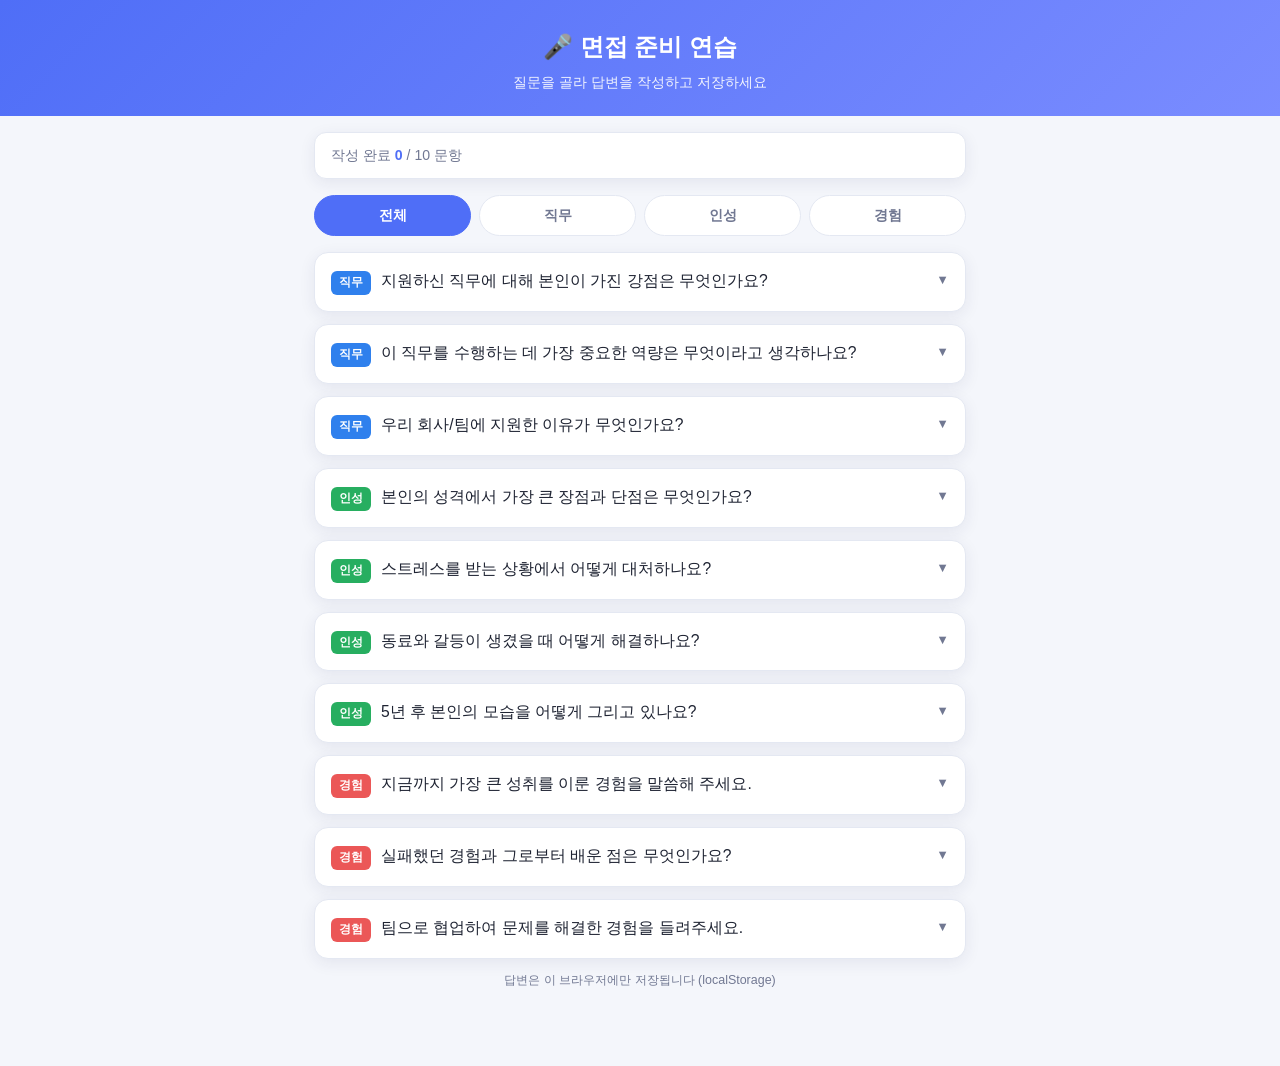
==== index.html @ fdd12b48 "면접 준비 연습 웹앱 추가 직무/인성/경험 카테고리별 면접 질문 10개, 답변 입력 및 localStorage 저장, 카테고리 필터, 모바일 친화적 UI를 단일 index.html" ====
<!DOCTYPE html>
<html lang="ko">
<head>
<meta charset="UTF-8" />
<meta name="viewport" content="width=device-width, initial-scale=1.0, maximum-scale=1.0, user-scalable=no" />
<title>면접 준비 연습</title>
<style>
  :root {
    --bg: #f4f6fb;
    --card: #ffffff;
    --primary: #4f6ef7;
    --primary-dark: #3b55d9;
    --text: #1f2433;
    --muted: #717892;
    --border: #e4e8f2;
    --tag-job: #2f80ed;
    --tag-person: #27ae60;
    --tag-exp: #eb5757;
    --saved: #27ae60;
    --shadow: 0 4px 16px rgba(33, 43, 84, 0.08);
  }

  * { box-sizing: border-box; -webkit-tap-highlight-color: transparent; }

  body {
    margin: 0;
    font-family: -apple-system, BlinkMacSystemFont, "Segoe UI", "Apple SD Gothic Neo",
      "Noto Sans KR", "Malgun Gothic", sans-serif;
    background: var(--bg);
    color: var(--text);
    line-height: 1.55;
    -webkit-font-smoothing: antialiased;
  }

  header {
    background: linear-gradient(135deg, var(--primary), #7a8cff);
    color: #fff;
    padding: 28px 18px 22px;
    text-align: center;
  }
  header h1 { margin: 0 0 6px; font-size: 1.5rem; }
  header p { margin: 0; opacity: 0.92; font-size: 0.9rem; }

  .wrap {
    max-width: 680px;
    margin: 0 auto;
    padding: 16px 14px 48px;
  }

  .progress {
    background: var(--card);
    border: 1px solid var(--border);
    border-radius: 12px;
    padding: 12px 16px;
    margin-bottom: 16px;
    font-size: 0.88rem;
    color: var(--muted);
    box-shadow: var(--shadow);
  }
  .progress strong { color: var(--primary); }

  .filters {
    display: flex;
    flex-wrap: wrap;
    gap: 8px;
    margin-bottom: 16px;
  }
  .filter-btn {
    flex: 1 1 auto;
    min-width: 72px;
    padding: 10px 12px;
    border: 1px solid var(--border);
    background: var(--card);
    border-radius: 999px;
    font-size: 0.9rem;
    font-weight: 600;
    color: var(--muted);
    cursor: pointer;
    transition: all 0.15s ease;
  }
  .filter-btn.active {
    background: var(--primary);
    border-color: var(--primary);
    color: #fff;
  }

  .q-card {
    background: var(--card);
    border: 1px solid var(--border);
    border-radius: 14px;
    margin-bottom: 12px;
    box-shadow: var(--shadow);
    overflow: hidden;
  }

  .q-head {
    display: flex;
    align-items: flex-start;
    gap: 10px;
    padding: 16px;
    cursor: pointer;
    user-select: none;
  }
  .q-head:active { background: #fafbff; }

  .tag {
    flex-shrink: 0;
    font-size: 0.72rem;
    font-weight: 700;
    color: #fff;
    padding: 3px 8px;
    border-radius: 6px;
    margin-top: 2px;
  }
  .tag.job { background: var(--tag-job); }
  .tag.person { background: var(--tag-person); }
  .tag.exp { background: var(--tag-exp); }

  .q-text { flex: 1; font-size: 0.98rem; font-weight: 500; }

  .q-meta {
    flex-shrink: 0;
    display: flex;
    align-items: center;
    gap: 6px;
    margin-top: 1px;
  }
  .saved-dot {
    width: 9px; height: 9px;
    border-radius: 50%;
    background: var(--saved);
    display: none;
  }
  .saved-dot.show { display: block; }
  .chevron {
    color: var(--muted);
    transition: transform 0.2s ease;
    font-size: 0.8rem;
  }
  .q-card.open .chevron { transform: rotate(180deg); }

  .q-body {
    display: none;
    padding: 0 16px 16px;
    border-top: 1px solid var(--border);
  }
  .q-card.open .q-body { display: block; }

  textarea {
    width: 100%;
    min-height: 120px;
    margin-top: 14px;
    padding: 12px;
    border: 1px solid var(--border);
    border-radius: 10px;
    font-family: inherit;
    font-size: 0.95rem;
    line-height: 1.5;
    resize: vertical;
    background: #fbfcff;
    color: var(--text);
  }
  textarea:focus { outline: none; border-color: var(--primary); background: #fff; }

  .q-actions {
    display: flex;
    align-items: center;
    gap: 10px;
    margin-top: 10px;
  }
  .btn {
    padding: 9px 18px;
    border: none;
    border-radius: 9px;
    font-size: 0.9rem;
    font-weight: 600;
    cursor: pointer;
    transition: background 0.15s ease;
  }
  .btn-save { background: var(--primary); color: #fff; }
  .btn-save:active { background: var(--primary-dark); }
  .btn-clear { background: #eef0f6; color: var(--muted); }
  .save-status {
    font-size: 0.82rem;
    color: var(--saved);
    opacity: 0;
    transition: opacity 0.2s ease;
  }
  .save-status.show { opacity: 1; }

  .empty {
    text-align: center;
    color: var(--muted);
    padding: 40px 16px;
    font-size: 0.92rem;
  }

  footer {
    text-align: center;
    color: var(--muted);
    font-size: 0.78rem;
    padding: 0 16px 28px;
  }
</style>
</head>
<body>
  <header>
    <h1>🎤 면접 준비 연습</h1>
    <p>질문을 골라 답변을 작성하고 저장하세요</p>
  </header>

  <div class="wrap">
    <div class="progress" id="progress"></div>

    <div class="filters" id="filters">
      <button class="filter-btn active" data-cat="all">전체</button>
      <button class="filter-btn" data-cat="job">직무</button>
      <button class="filter-btn" data-cat="person">인성</button>
      <button class="filter-btn" data-cat="exp">경험</button>
    </div>

    <div id="list"></div>

    <footer>답변은 이 브라우저에만 저장됩니다 (localStorage)</footer>
  </div>

<script>
  const QUESTIONS = [
    { id: 1, cat: "job", q: "지원하신 직무에 대해 본인이 가진 강점은 무엇인가요?" },
    { id: 2, cat: "job", q: "이 직무를 수행하는 데 가장 중요한 역량은 무엇이라고 생각하나요?" },
    { id: 3, cat: "job", q: "우리 회사/팀에 지원한 이유가 무엇인가요?" },
    { id: 4, cat: "person", q: "본인의 성격에서 가장 큰 장점과 단점은 무엇인가요?" },
    { id: 5, cat: "person", q: "스트레스를 받는 상황에서 어떻게 대처하나요?" },
    { id: 6, cat: "person", q: "동료와 갈등이 생겼을 때 어떻게 해결하나요?" },
    { id: 7, cat: "person", q: "5년 후 본인의 모습을 어떻게 그리고 있나요?" },
    { id: 8, cat: "exp", q: "지금까지 가장 큰 성취를 이룬 경험을 말씀해 주세요." },
    { id: 9, cat: "exp", q: "실패했던 경험과 그로부터 배운 점은 무엇인가요?" },
    { id: 10, cat: "exp", q: "팀으로 협업하여 문제를 해결한 경험을 들려주세요." }
  ];

  const CAT_LABEL = { job: "직무", person: "인성", exp: "경험" };
  const STORAGE_KEY = "interview_answers_v1";

  function loadAnswers() {
    try { return JSON.parse(localStorage.getItem(STORAGE_KEY)) || {}; }
    catch (e) { return {}; }
  }
  function saveAnswer(id, text) {
    const data = loadAnswers();
    if (text.trim()) data[id] = text;
    else delete data[id];
    localStorage.setItem(STORAGE_KEY, JSON.stringify(data));
  }

  let currentFilter = "all";
  const listEl = document.getElementById("list");
  const progressEl = document.getElementById("progress");

  function updateProgress() {
    const data = loadAnswers();
    const done = QUESTIONS.filter(q => data[q.id] && data[q.id].trim()).length;
    progressEl.innerHTML = `작성 완료 <strong>${done}</strong> / ${QUESTIONS.length} 문항`;
  }

  function render() {
    const data = loadAnswers();
    const items = QUESTIONS.filter(q => currentFilter === "all" || q.cat === currentFilter);
    listEl.innerHTML = "";

    if (items.length === 0) {
      listEl.innerHTML = '<div class="empty">해당 카테고리의 질문이 없습니다.</div>';
      return;
    }

    items.forEach(q => {
      const hasAnswer = data[q.id] && data[q.id].trim();
      const card = document.createElement("div");
      card.className = "q-card";
      card.innerHTML = `
        <div class="q-head">
          <span class="tag ${q.cat}">${CAT_LABEL[q.cat]}</span>
          <span class="q-text">${q.q}</span>
          <span class="q-meta">
            <span class="saved-dot ${hasAnswer ? "show" : ""}" title="답변 저장됨"></span>
            <span class="chevron">▼</span>
          </span>
        </div>
        <div class="q-body">
          <textarea placeholder="여기에 답변을 작성하세요...">${data[q.id] ? escapeHtml(data[q.id]) : ""}</textarea>
          <div class="q-actions">
            <button class="btn btn-save">저장</button>
            <button class="btn btn-clear">지우기</button>
            <span class="save-status">✓ 저장되었습니다</span>
          </div>
        </div>
      `;

      const head = card.querySelector(".q-head");
      const textarea = card.querySelector("textarea");
      const dot = card.querySelector(".saved-dot");
      const status = card.querySelector(".save-status");

      head.addEventListener("click", () => card.classList.toggle("open"));

      card.querySelector(".btn-save").addEventListener("click", () => {
        saveAnswer(q.id, textarea.value);
        dot.classList.toggle("show", !!textarea.value.trim());
        status.classList.add("show");
        setTimeout(() => status.classList.remove("show"), 1500);
        updateProgress();
      });

      card.querySelector(".btn-clear").addEventListener("click", () => {
        textarea.value = "";
        saveAnswer(q.id, "");
        dot.classList.remove("show");
        updateProgress();
      });

      listEl.appendChild(card);
    });
  }

  function escapeHtml(s) {
    return s.replace(/&/g, "&amp;").replace(/</g, "&lt;").replace(/>/g, "&gt;");
  }

  document.getElementById("filters").addEventListener("click", e => {
    const btn = e.target.closest(".filter-btn");
    if (!btn) return;
    document.querySelectorAll(".filter-btn").forEach(b => b.classList.remove("active"));
    btn.classList.add("active");
    currentFilter = btn.dataset.cat;
    render();
  });

  updateProgress();
  render();
</script>
</body>
</html>
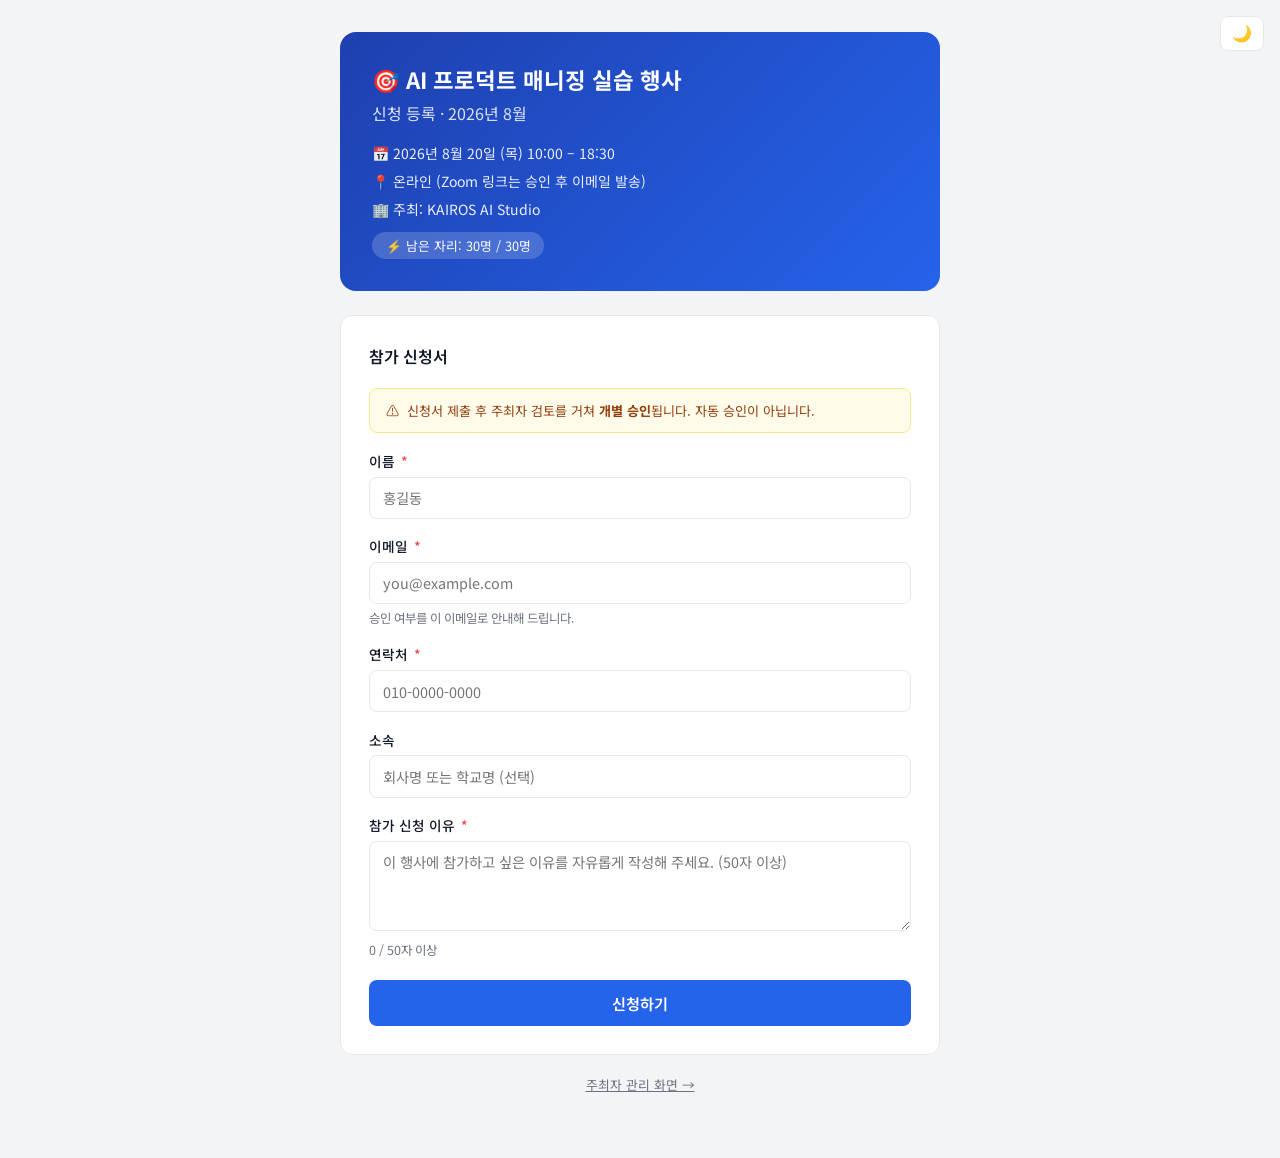
==== commit 299d59c3: "feat: 행사 신청 관리 플랫폼 MVP prototype - index.html: 참가자 신청 화면 (LocalStorage 저장) - admin.html: 주최자 관리 화면 (" ====
--- a/index.html
+++ b/index.html
@@ -1,341 +1,324 @@
 <!DOCTYPE html>
-<html lang="ko">
+<html lang="ko" data-theme="light">
 <head>
-<meta charset="UTF-8" />
-<meta name="viewport" content="width=device-width, initial-scale=1.0, maximum-scale=1.0, user-scalable=no" />
-<title>면접 준비 연습</title>
-<style>
-  :root {
-    --bg: #f4f6fb;
-    --card: #ffffff;
-    --primary: #4f6ef7;
-    --primary-dark: #3b55d9;
-    --text: #1f2433;
-    --muted: #717892;
-    --border: #e4e8f2;
-    --tag-job: #2f80ed;
-    --tag-person: #27ae60;
-    --tag-exp: #eb5757;
-    --saved: #27ae60;
-    --shadow: 0 4px 16px rgba(33, 43, 84, 0.08);
-  }
-
-  * { box-sizing: border-box; -webkit-tap-highlight-color: transparent; }
-
-  body {
-    margin: 0;
-    font-family: -apple-system, BlinkMacSystemFont, "Segoe UI", "Apple SD Gothic Neo",
-      "Noto Sans KR", "Malgun Gothic", sans-serif;
-    background: var(--bg);
-    color: var(--text);
-    line-height: 1.55;
-    -webkit-font-smoothing: antialiased;
-  }
-
-  header {
-    background: linear-gradient(135deg, var(--primary), #7a8cff);
-    color: #fff;
-    padding: 28px 18px 22px;
-    text-align: center;
-  }
-  header h1 { margin: 0 0 6px; font-size: 1.5rem; }
-  header p { margin: 0; opacity: 0.92; font-size: 0.9rem; }
-
-  .wrap {
-    max-width: 680px;
-    margin: 0 auto;
-    padding: 16px 14px 48px;
-  }
-
-  .progress {
-    background: var(--card);
-    border: 1px solid var(--border);
-    border-radius: 12px;
-    padding: 12px 16px;
-    margin-bottom: 16px;
-    font-size: 0.88rem;
-    color: var(--muted);
-    box-shadow: var(--shadow);
-  }
-  .progress strong { color: var(--primary); }
-
-  .filters {
-    display: flex;
-    flex-wrap: wrap;
-    gap: 8px;
-    margin-bottom: 16px;
-  }
-  .filter-btn {
-    flex: 1 1 auto;
-    min-width: 72px;
-    padding: 10px 12px;
-    border: 1px solid var(--border);
-    background: var(--card);
-    border-radius: 999px;
-    font-size: 0.9rem;
-    font-weight: 600;
-    color: var(--muted);
-    cursor: pointer;
-    transition: all 0.15s ease;
-  }
-  .filter-btn.active {
-    background: var(--primary);
-    border-color: var(--primary);
-    color: #fff;
-  }
-
-  .q-card {
-    background: var(--card);
-    border: 1px solid var(--border);
-    border-radius: 14px;
-    margin-bottom: 12px;
-    box-shadow: var(--shadow);
-    overflow: hidden;
-  }
-
-  .q-head {
-    display: flex;
-    align-items: flex-start;
-    gap: 10px;
-    padding: 16px;
-    cursor: pointer;
-    user-select: none;
-  }
-  .q-head:active { background: #fafbff; }
-
-  .tag {
-    flex-shrink: 0;
-    font-size: 0.72rem;
-    font-weight: 700;
-    color: #fff;
-    padding: 3px 8px;
-    border-radius: 6px;
-    margin-top: 2px;
-  }
-  .tag.job { background: var(--tag-job); }
-  .tag.person { background: var(--tag-person); }
-  .tag.exp { background: var(--tag-exp); }
-
-  .q-text { flex: 1; font-size: 0.98rem; font-weight: 500; }
-
-  .q-meta {
-    flex-shrink: 0;
-    display: flex;
-    align-items: center;
-    gap: 6px;
-    margin-top: 1px;
-  }
-  .saved-dot {
-    width: 9px; height: 9px;
-    border-radius: 50%;
-    background: var(--saved);
-    display: none;
-  }
-  .saved-dot.show { display: block; }
-  .chevron {
-    color: var(--muted);
-    transition: transform 0.2s ease;
-    font-size: 0.8rem;
-  }
-  .q-card.open .chevron { transform: rotate(180deg); }
-
-  .q-body {
-    display: none;
-    padding: 0 16px 16px;
-    border-top: 1px solid var(--border);
-  }
-  .q-card.open .q-body { display: block; }
-
-  textarea {
-    width: 100%;
-    min-height: 120px;
-    margin-top: 14px;
-    padding: 12px;
-    border: 1px solid var(--border);
-    border-radius: 10px;
-    font-family: inherit;
-    font-size: 0.95rem;
-    line-height: 1.5;
-    resize: vertical;
-    background: #fbfcff;
-    color: var(--text);
-  }
-  textarea:focus { outline: none; border-color: var(--primary); background: #fff; }
-
-  .q-actions {
-    display: flex;
-    align-items: center;
-    gap: 10px;
-    margin-top: 10px;
-  }
-  .btn {
-    padding: 9px 18px;
-    border: none;
-    border-radius: 9px;
-    font-size: 0.9rem;
-    font-weight: 600;
-    cursor: pointer;
-    transition: background 0.15s ease;
-  }
-  .btn-save { background: var(--primary); color: #fff; }
-  .btn-save:active { background: var(--primary-dark); }
-  .btn-clear { background: #eef0f6; color: var(--muted); }
-  .save-status {
-    font-size: 0.82rem;
-    color: var(--saved);
-    opacity: 0;
-    transition: opacity 0.2s ease;
-  }
-  .save-status.show { opacity: 1; }
-
-  .empty {
-    text-align: center;
-    color: var(--muted);
-    padding: 40px 16px;
-    font-size: 0.92rem;
-  }
-
-  footer {
-    text-align: center;
-    color: var(--muted);
-    font-size: 0.78rem;
-    padding: 0 16px 28px;
-  }
-</style>
+  <meta charset="UTF-8">
+  <meta name="viewport" content="width=device-width, initial-scale=1.0">
+  <title>행사 신청 | AI PM 실습 워크숍</title>
+  <link href="https://fonts.googleapis.com/css2?family=Noto+Sans+KR:wght@400;500;600;700&display=swap" rel="stylesheet">
+  <style>
+    *, *::before, *::after { box-sizing: border-box; margin: 0; padding: 0; }
+
+    :root {
+      --bg: #f3f4f6;
+      --surface: #ffffff;
+      --border: #e5e7eb;
+      --text: #111827;
+      --text-sub: #6b7280;
+      --accent: #2563eb;
+      --accent-h: #1d4ed8;
+    }
+    html[data-theme="dark"] {
+      --bg: #111827;
+      --surface: #1f2937;
+      --border: #374151;
+      --text: #f9fafb;
+      --text-sub: #9ca3af;
+      --accent: #3b82f6;
+      --accent-h: #60a5fa;
+    }
+    @media (prefers-color-scheme: dark) {
+      html:not([data-theme="light"]) {
+        --bg: #111827; --surface: #1f2937; --border: #374151;
+        --text: #f9fafb; --text-sub: #9ca3af;
+        --accent: #3b82f6; --accent-h: #60a5fa;
+      }
+    }
+
+    body {
+      font-family: 'Noto Sans KR', sans-serif;
+      background: var(--bg);
+      color: var(--text);
+      min-height: 100vh;
+      padding: 2rem 1rem 4rem;
+      transition: background .2s, color .2s;
+    }
+
+    .wrap { max-width: 600px; margin: 0 auto; }
+
+    /* Event hero */
+    .hero {
+      background: linear-gradient(135deg, #1e40af, #2563eb);
+      color: #fff;
+      border-radius: 16px;
+      padding: 2rem;
+      margin-bottom: 1.5rem;
+    }
+    .hero h1 { font-size: 1.4rem; font-weight: 700; margin-bottom: 1rem; line-height: 1.4; }
+    .meta { display: flex; flex-direction: column; gap: .5rem; font-size: .875rem; opacity: .92; }
+    .meta-row { display: flex; align-items: center; gap: .5rem; }
+    .cap-badge {
+      display: inline-block;
+      background: rgba(255,255,255,.18);
+      border-radius: 20px;
+      padding: .25rem .85rem;
+      font-size: .8rem;
+      margin-top: .85rem;
+    }
+
+    /* Form card */
+    .card {
+      background: var(--surface);
+      border: 1px solid var(--border);
+      border-radius: 12px;
+      padding: 1.75rem;
+    }
+    .card-title { font-size: 1rem; font-weight: 600; margin-bottom: 1.25rem; }
+
+    .fg { margin-bottom: 1.1rem; }
+    label { display: block; font-size: .85rem; font-weight: 500; margin-bottom: .35rem; }
+    .req { color: #ef4444; margin-left: 2px; }
+    input, textarea {
+      width: 100%;
+      padding: .6rem .8rem;
+      border: 1px solid var(--border);
+      border-radius: 8px;
+      background: var(--surface);
+      color: var(--text);
+      font-family: inherit;
+      font-size: .9rem;
+      outline: none;
+      transition: border-color .15s;
+    }
+    input:focus, textarea:focus { border-color: var(--accent); }
+    textarea { resize: vertical; min-height: 90px; }
+    .hint { font-size: .78rem; color: var(--text-sub); margin-top: .3rem; }
+
+    .btn {
+      width: 100%;
+      padding: .75rem;
+      background: var(--accent);
+      color: #fff;
+      border: none;
+      border-radius: 8px;
+      font-size: .95rem;
+      font-weight: 600;
+      cursor: pointer;
+      font-family: inherit;
+      transition: background .15s;
+      margin-top: .25rem;
+    }
+    .btn:hover { background: var(--accent-h); }
+    .btn:disabled { opacity: .55; cursor: not-allowed; }
+
+    /* Success */
+    .success {
+      background: var(--surface);
+      border: 1px solid #bbf7d0;
+      border-radius: 12px;
+      padding: 2rem;
+      text-align: center;
+      display: none;
+    }
+    .success.show { display: block; }
+    .success-icon { font-size: 2.5rem; margin-bottom: .75rem; }
+    .success h2 { font-size: 1.15rem; color: #166534; margin-bottom: .4rem; }
+    html[data-theme="dark"] .success h2 { color: #86efac; }
+    .success p { font-size: .875rem; color: var(--text-sub); }
+    .success-detail {
+      background: var(--bg);
+      border-radius: 8px;
+      padding: 1rem;
+      margin-top: 1.25rem;
+      text-align: left;
+    }
+    .sdr {
+      display: flex;
+      justify-content: space-between;
+      font-size: .875rem;
+      padding: .35rem 0;
+      border-bottom: 1px solid var(--border);
+    }
+    .sdr:last-child { border-bottom: none; }
+    .sdr-label { color: var(--text-sub); }
+    .sdr-val { font-weight: 600; }
+
+    /* Theme toggle */
+    .toggle {
+      position: fixed;
+      top: 1rem;
+      right: 1rem;
+      background: var(--surface);
+      border: 1px solid var(--border);
+      border-radius: 8px;
+      padding: .45rem .7rem;
+      cursor: pointer;
+      font-size: 1rem;
+      color: var(--text);
+      z-index: 100;
+    }
+    .toggle:hover { border-color: var(--accent); }
+
+    /* Admin link */
+    .admin-link { text-align: center; margin-top: 1.25rem; font-size: .8rem; color: var(--text-sub); }
+    .admin-link a { color: var(--text-sub); }
+
+    /* HITL notice */
+    .hitl-notice {
+      background: #fffbeb;
+      border: 1px solid #fde68a;
+      border-radius: 8px;
+      padding: .75rem 1rem;
+      font-size: .82rem;
+      color: #92400e;
+      margin-bottom: 1.1rem;
+      display: flex;
+      gap: .5rem;
+      align-items: flex-start;
+    }
+    html[data-theme="dark"] .hitl-notice {
+      background: #1c1006;
+      border-color: #713f12;
+      color: #fde68a;
+    }
+  </style>
 </head>
 <body>
-  <header>
-    <h1>🎤 면접 준비 연습</h1>
-    <p>질문을 골라 답변을 작성하고 저장하세요</p>
-  </header>
-
-  <div class="wrap">
-    <div class="progress" id="progress"></div>
-
-    <div class="filters" id="filters">
-      <button class="filter-btn active" data-cat="all">전체</button>
-      <button class="filter-btn" data-cat="job">직무</button>
-      <button class="filter-btn" data-cat="person">인성</button>
-      <button class="filter-btn" data-cat="exp">경험</button>
+
+<button class="toggle" onclick="toggleTheme()" title="테마 변경" id="themeBtn">🌙</button>
+
+<div class="wrap">
+
+  <div class="hero">
+    <h1>🎯 AI 프로덕트 매니징 실습 행사<br><span style="font-weight:400;font-size:1rem;opacity:.85">신청 등록 · 2026년 8월</span></h1>
+    <div class="meta">
+      <div class="meta-row">📅 2026년 8월 20일 (목) 10:00 – 18:30</div>
+      <div class="meta-row">📍 온라인 (Zoom 링크는 승인 후 이메일 발송)</div>
+      <div class="meta-row">🏢 주최: KAIROS AI Studio</div>
     </div>
-
-    <div id="list"></div>
-
-    <footer>답변은 이 브라우저에만 저장됩니다 (localStorage)</footer>
+    <div class="cap-badge" id="capBadge">⚡ 남은 자리: 확인 중…</div>
   </div>
 
+  <!-- Form -->
+  <div class="card" id="formCard">
+    <div class="card-title">참가 신청서</div>
+
+    <div class="hitl-notice">
+      ⚠️ <span>신청서 제출 후 주최자 검토를 거쳐 <strong>개별 승인</strong>됩니다. 자동 승인이 아닙니다.</span>
+    </div>
+
+    <form id="applyForm">
+      <div class="fg">
+        <label>이름 <span class="req">*</span></label>
+        <input type="text" id="name" placeholder="홍길동" required>
+      </div>
+      <div class="fg">
+        <label>이메일 <span class="req">*</span></label>
+        <input type="email" id="email" placeholder="you@example.com" required>
+        <div class="hint">승인 여부를 이 이메일로 안내해 드립니다.</div>
+      </div>
+      <div class="fg">
+        <label>연락처 <span class="req">*</span></label>
+        <input type="tel" id="phone" placeholder="010-0000-0000" required>
+      </div>
+      <div class="fg">
+        <label>소속</label>
+        <input type="text" id="org" placeholder="회사명 또는 학교명 (선택)">
+      </div>
+      <div class="fg">
+        <label>참가 신청 이유 <span class="req">*</span></label>
+        <textarea id="reason" placeholder="이 행사에 참가하고 싶은 이유를 자유롭게 작성해 주세요. (50자 이상)" required minlength="50"></textarea>
+        <div class="hint" id="reasonCount">0 / 50자 이상</div>
+      </div>
+      <button type="submit" class="btn" id="submitBtn">신청하기</button>
+    </form>
+  </div>
+
+  <!-- Success -->
+  <div class="success" id="successCard">
+    <div class="success-icon">✅</div>
+    <h2>신청 완료!</h2>
+    <p>주최자 검토 후 이메일로 승인 여부를 안내드립니다.<br>보통 1–2 영업일이 소요됩니다.</p>
+    <div class="success-detail" id="successDetail"></div>
+  </div>
+
+  <div class="admin-link"><a href="admin.html">주최자 관리 화면 →</a></div>
+
+</div>
+
 <script>
-  const QUESTIONS = [
-    { id: 1, cat: "job", q: "지원하신 직무에 대해 본인이 가진 강점은 무엇인가요?" },
-    { id: 2, cat: "job", q: "이 직무를 수행하는 데 가장 중요한 역량은 무엇이라고 생각하나요?" },
-    { id: 3, cat: "job", q: "우리 회사/팀에 지원한 이유가 무엇인가요?" },
-    { id: 4, cat: "person", q: "본인의 성격에서 가장 큰 장점과 단점은 무엇인가요?" },
-    { id: 5, cat: "person", q: "스트레스를 받는 상황에서 어떻게 대처하나요?" },
-    { id: 6, cat: "person", q: "동료와 갈등이 생겼을 때 어떻게 해결하나요?" },
-    { id: 7, cat: "person", q: "5년 후 본인의 모습을 어떻게 그리고 있나요?" },
-    { id: 8, cat: "exp", q: "지금까지 가장 큰 성취를 이룬 경험을 말씀해 주세요." },
-    { id: 9, cat: "exp", q: "실패했던 경험과 그로부터 배운 점은 무엇인가요?" },
-    { id: 10, cat: "exp", q: "팀으로 협업하여 문제를 해결한 경험을 들려주세요." }
-  ];
-
-  const CAT_LABEL = { job: "직무", person: "인성", exp: "경험" };
-  const STORAGE_KEY = "interview_answers_v1";
-
-  function loadAnswers() {
-    try { return JSON.parse(localStorage.getItem(STORAGE_KEY)) || {}; }
-    catch (e) { return {}; }
+  const KEY = 'event_applications';
+  const THEME_KEY = 'kairos-audit-theme';
+  const CAPACITY = 30;
+
+  /* ── Theme ── */
+  function applyTheme(t) {
+    document.documentElement.setAttribute('data-theme', t);
+    document.getElementById('themeBtn').textContent = t === 'dark' ? '☀️' : '🌙';
+    localStorage.setItem(THEME_KEY, t);
   }
-  function saveAnswer(id, text) {
-    const data = loadAnswers();
-    if (text.trim()) data[id] = text;
-    else delete data[id];
-    localStorage.setItem(STORAGE_KEY, JSON.stringify(data));
+  function toggleTheme() {
+    applyTheme(document.documentElement.getAttribute('data-theme') === 'dark' ? 'light' : 'dark');
   }
-
-  let currentFilter = "all";
-  const listEl = document.getElementById("list");
-  const progressEl = document.getElementById("progress");
-
-  function updateProgress() {
-    const data = loadAnswers();
-    const done = QUESTIONS.filter(q => data[q.id] && data[q.id].trim()).length;
-    progressEl.innerHTML = `작성 완료 <strong>${done}</strong> / ${QUESTIONS.length} 문항`;
+  (function () {
+    const s = localStorage.getItem(THEME_KEY);
+    if (s) { applyTheme(s); return; }
+    if (window.matchMedia('(prefers-color-scheme: dark)').matches) applyTheme('dark');
+  })();
+
+  /* ── Data ── */
+  function getApps() { return JSON.parse(localStorage.getItem(KEY) || '[]'); }
+
+  /* ── Capacity badge ── */
+  function updateCap() {
+    const approved = getApps().filter(a => a.status === 'approved').length;
+    const left = CAPACITY - approved;
+    const el = document.getElementById('capBadge');
+    el.textContent = left <= 0 ? '❌ 정원 마감 (30/30)' : `⚡ 남은 자리: ${left}명 / ${CAPACITY}명`;
   }
-
-  function render() {
-    const data = loadAnswers();
-    const items = QUESTIONS.filter(q => currentFilter === "all" || q.cat === currentFilter);
-    listEl.innerHTML = "";
-
-    if (items.length === 0) {
-      listEl.innerHTML = '<div class="empty">해당 카테고리의 질문이 없습니다.</div>';
-      return;
-    }
-
-    items.forEach(q => {
-      const hasAnswer = data[q.id] && data[q.id].trim();
-      const card = document.createElement("div");
-      card.className = "q-card";
-      card.innerHTML = `
-        <div class="q-head">
-          <span class="tag ${q.cat}">${CAT_LABEL[q.cat]}</span>
-          <span class="q-text">${q.q}</span>
-          <span class="q-meta">
-            <span class="saved-dot ${hasAnswer ? "show" : ""}" title="답변 저장됨"></span>
-            <span class="chevron">▼</span>
-          </span>
-        </div>
-        <div class="q-body">
-          <textarea placeholder="여기에 답변을 작성하세요...">${data[q.id] ? escapeHtml(data[q.id]) : ""}</textarea>
-          <div class="q-actions">
-            <button class="btn btn-save">저장</button>
-            <button class="btn btn-clear">지우기</button>
-            <span class="save-status">✓ 저장되었습니다</span>
-          </div>
-        </div>
+  updateCap();
+
+  /* ── Reason char count ── */
+  document.getElementById('reason').addEventListener('input', function () {
+    const len = this.value.length;
+    const hint = document.getElementById('reasonCount');
+    hint.textContent = len >= 50 ? `✅ ${len}자` : `${len} / 50자 이상`;
+    hint.style.color = len >= 50 ? '#16a34a' : '';
+  });
+
+  /* ── Submit ── */
+  document.getElementById('applyForm').addEventListener('submit', function (e) {
+    e.preventDefault();
+    const btn = document.getElementById('submitBtn');
+    btn.disabled = true;
+    btn.textContent = '제출 중…';
+
+    const app = {
+      id: Date.now(),
+      name: document.getElementById('name').value.trim(),
+      email: document.getElementById('email').value.trim(),
+      phone: document.getElementById('phone').value.trim(),
+      org: document.getElementById('org').value.trim() || '미기재',
+      reason: document.getElementById('reason').value.trim(),
+      appliedAt: new Date().toISOString(),
+      status: 'pending'
+    };
+
+    const apps = getApps();
+    apps.push(app);
+    localStorage.setItem(KEY, JSON.stringify(apps));
+
+    setTimeout(() => {
+      document.getElementById('formCard').style.display = 'none';
+      const sc = document.getElementById('successCard');
+      sc.classList.add('show');
+      document.getElementById('successDetail').innerHTML = `
+        <div class="sdr"><span class="sdr-label">이름</span><span class="sdr-val">${app.name}</span></div>
+        <div class="sdr"><span class="sdr-label">이메일</span><span class="sdr-val">${app.email}</span></div>
+        <div class="sdr"><span class="sdr-label">신청 시각</span><span class="sdr-val">${new Date(app.appliedAt).toLocaleString('ko-KR')}</span></div>
+        <div class="sdr"><span class="sdr-label">처리 상태</span><span class="sdr-val">⏳ 주최자 검토 중</span></div>
       `;
-
-      const head = card.querySelector(".q-head");
-      const textarea = card.querySelector("textarea");
-      const dot = card.querySelector(".saved-dot");
-      const status = card.querySelector(".save-status");
-
-      head.addEventListener("click", () => card.classList.toggle("open"));
-
-      card.querySelector(".btn-save").addEventListener("click", () => {
-        saveAnswer(q.id, textarea.value);
-        dot.classList.toggle("show", !!textarea.value.trim());
-        status.classList.add("show");
-        setTimeout(() => status.classList.remove("show"), 1500);
-        updateProgress();
-      });
-
-      card.querySelector(".btn-clear").addEventListener("click", () => {
-        textarea.value = "";
-        saveAnswer(q.id, "");
-        dot.classList.remove("show");
-        updateProgress();
-      });
-
-      listEl.appendChild(card);
-    });
-  }
-
-  function escapeHtml(s) {
-    return s.replace(/&/g, "&amp;").replace(/</g, "&lt;").replace(/>/g, "&gt;");
-  }
-
-  document.getElementById("filters").addEventListener("click", e => {
-    const btn = e.target.closest(".filter-btn");
-    if (!btn) return;
-    document.querySelectorAll(".filter-btn").forEach(b => b.classList.remove("active"));
-    btn.classList.add("active");
-    currentFilter = btn.dataset.cat;
-    render();
+    }, 350);
   });
-
-  updateProgress();
-  render();
 </script>
 </body>
 </html>
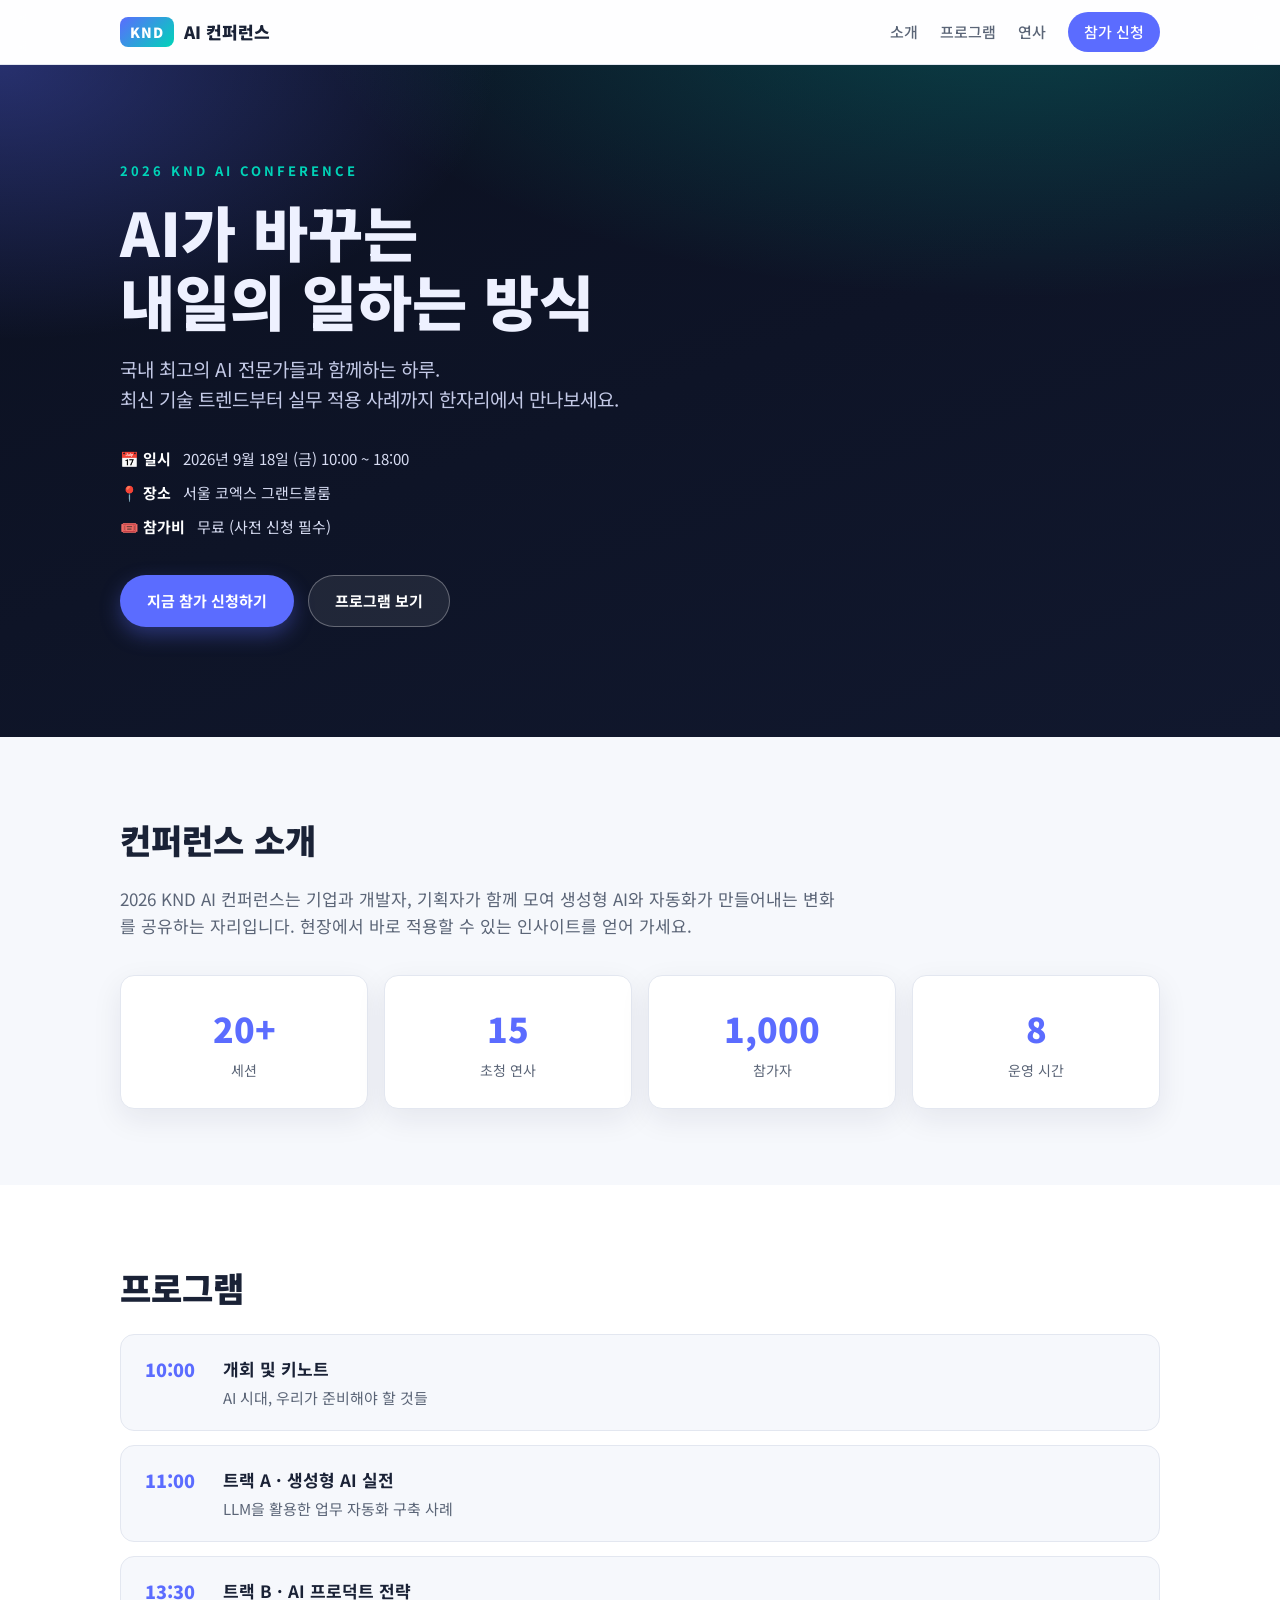
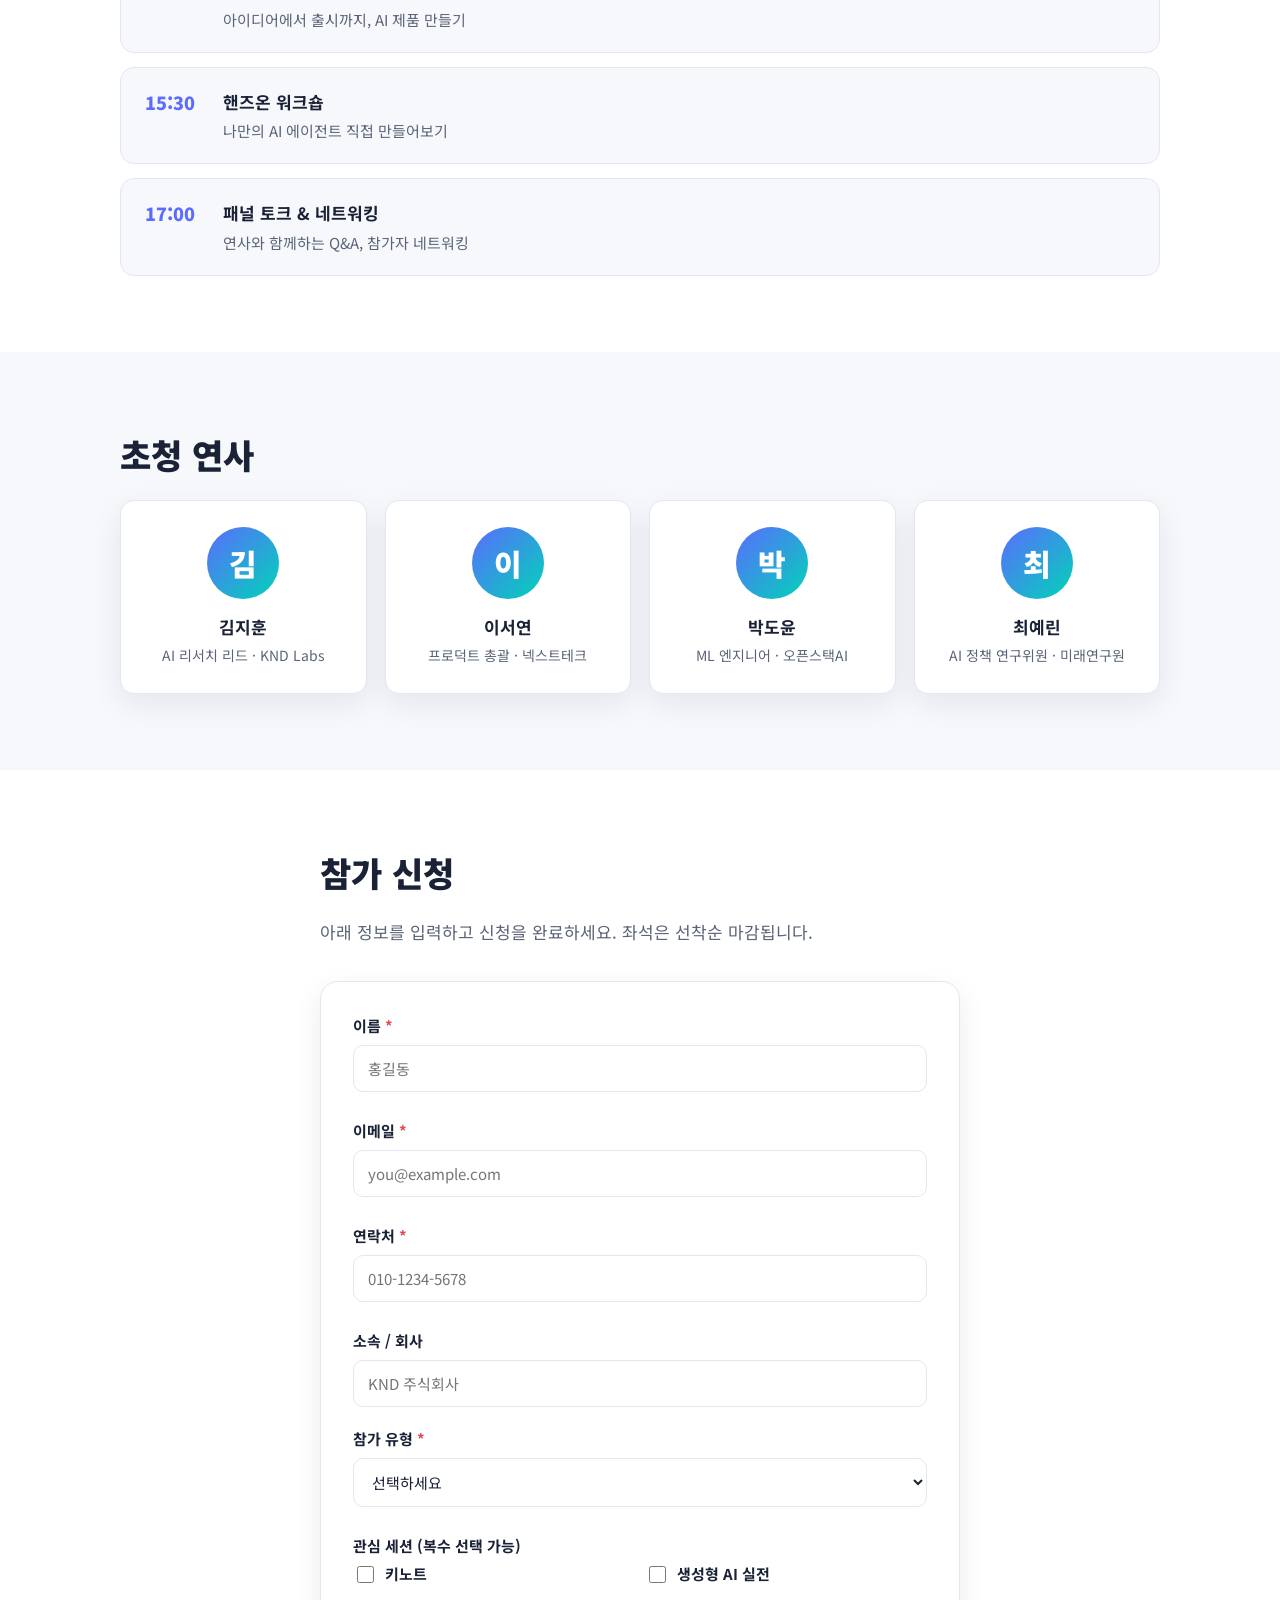
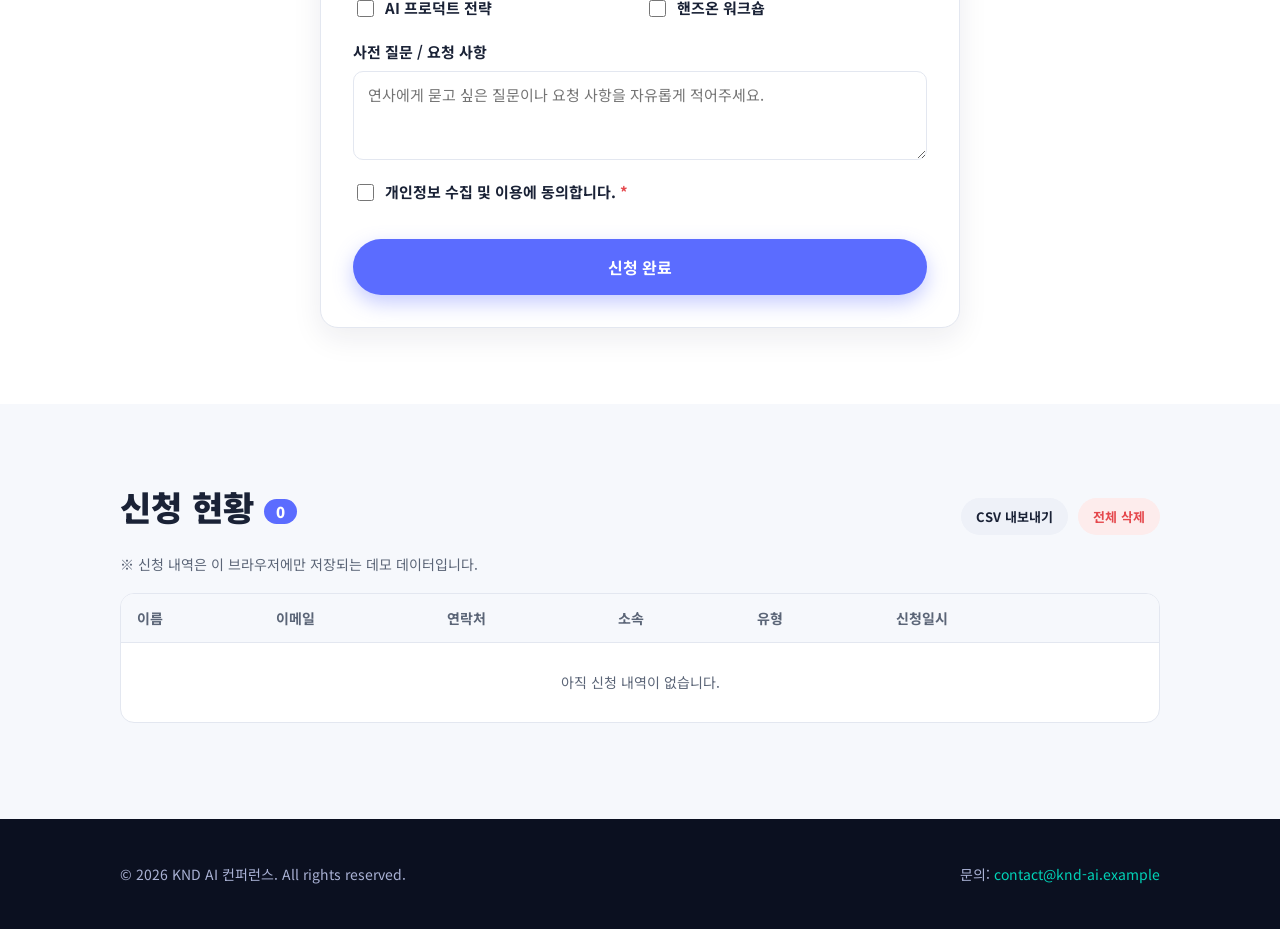
==== commit b5f79662: "행사 신청 사이트 추가 (2026 KND AI 컨퍼런스) - 정적 단일 페이지: 히어로/소개/프로그램/연사/신청 폼 - 클라이언트 검증 + localStorage 기반 신청 저장 " ====
--- a/index.html
+++ b/index.html
@@ -1,324 +1,253 @@
 <!DOCTYPE html>
-<html lang="ko" data-theme="light">
+<html lang="ko">
 <head>
-  <meta charset="UTF-8">
-  <meta name="viewport" content="width=device-width, initial-scale=1.0">
-  <title>행사 신청 | AI PM 실습 워크숍</title>
-  <link href="https://fonts.googleapis.com/css2?family=Noto+Sans+KR:wght@400;500;600;700&display=swap" rel="stylesheet">
-  <style>
-    *, *::before, *::after { box-sizing: border-box; margin: 0; padding: 0; }
-
-    :root {
-      --bg: #f3f4f6;
-      --surface: #ffffff;
-      --border: #e5e7eb;
-      --text: #111827;
-      --text-sub: #6b7280;
-      --accent: #2563eb;
-      --accent-h: #1d4ed8;
-    }
-    html[data-theme="dark"] {
-      --bg: #111827;
-      --surface: #1f2937;
-      --border: #374151;
-      --text: #f9fafb;
-      --text-sub: #9ca3af;
-      --accent: #3b82f6;
-      --accent-h: #60a5fa;
-    }
-    @media (prefers-color-scheme: dark) {
-      html:not([data-theme="light"]) {
-        --bg: #111827; --surface: #1f2937; --border: #374151;
-        --text: #f9fafb; --text-sub: #9ca3af;
-        --accent: #3b82f6; --accent-h: #60a5fa;
-      }
-    }
-
-    body {
-      font-family: 'Noto Sans KR', sans-serif;
-      background: var(--bg);
-      color: var(--text);
-      min-height: 100vh;
-      padding: 2rem 1rem 4rem;
-      transition: background .2s, color .2s;
-    }
-
-    .wrap { max-width: 600px; margin: 0 auto; }
-
-    /* Event hero */
-    .hero {
-      background: linear-gradient(135deg, #1e40af, #2563eb);
-      color: #fff;
-      border-radius: 16px;
-      padding: 2rem;
-      margin-bottom: 1.5rem;
-    }
-    .hero h1 { font-size: 1.4rem; font-weight: 700; margin-bottom: 1rem; line-height: 1.4; }
-    .meta { display: flex; flex-direction: column; gap: .5rem; font-size: .875rem; opacity: .92; }
-    .meta-row { display: flex; align-items: center; gap: .5rem; }
-    .cap-badge {
-      display: inline-block;
-      background: rgba(255,255,255,.18);
-      border-radius: 20px;
-      padding: .25rem .85rem;
-      font-size: .8rem;
-      margin-top: .85rem;
-    }
-
-    /* Form card */
-    .card {
-      background: var(--surface);
-      border: 1px solid var(--border);
-      border-radius: 12px;
-      padding: 1.75rem;
-    }
-    .card-title { font-size: 1rem; font-weight: 600; margin-bottom: 1.25rem; }
-
-    .fg { margin-bottom: 1.1rem; }
-    label { display: block; font-size: .85rem; font-weight: 500; margin-bottom: .35rem; }
-    .req { color: #ef4444; margin-left: 2px; }
-    input, textarea {
-      width: 100%;
-      padding: .6rem .8rem;
-      border: 1px solid var(--border);
-      border-radius: 8px;
-      background: var(--surface);
-      color: var(--text);
-      font-family: inherit;
-      font-size: .9rem;
-      outline: none;
-      transition: border-color .15s;
-    }
-    input:focus, textarea:focus { border-color: var(--accent); }
-    textarea { resize: vertical; min-height: 90px; }
-    .hint { font-size: .78rem; color: var(--text-sub); margin-top: .3rem; }
-
-    .btn {
-      width: 100%;
-      padding: .75rem;
-      background: var(--accent);
-      color: #fff;
-      border: none;
-      border-radius: 8px;
-      font-size: .95rem;
-      font-weight: 600;
-      cursor: pointer;
-      font-family: inherit;
-      transition: background .15s;
-      margin-top: .25rem;
-    }
-    .btn:hover { background: var(--accent-h); }
-    .btn:disabled { opacity: .55; cursor: not-allowed; }
-
-    /* Success */
-    .success {
-      background: var(--surface);
-      border: 1px solid #bbf7d0;
-      border-radius: 12px;
-      padding: 2rem;
-      text-align: center;
-      display: none;
-    }
-    .success.show { display: block; }
-    .success-icon { font-size: 2.5rem; margin-bottom: .75rem; }
-    .success h2 { font-size: 1.15rem; color: #166534; margin-bottom: .4rem; }
-    html[data-theme="dark"] .success h2 { color: #86efac; }
-    .success p { font-size: .875rem; color: var(--text-sub); }
-    .success-detail {
-      background: var(--bg);
-      border-radius: 8px;
-      padding: 1rem;
-      margin-top: 1.25rem;
-      text-align: left;
-    }
-    .sdr {
-      display: flex;
-      justify-content: space-between;
-      font-size: .875rem;
-      padding: .35rem 0;
-      border-bottom: 1px solid var(--border);
-    }
-    .sdr:last-child { border-bottom: none; }
-    .sdr-label { color: var(--text-sub); }
-    .sdr-val { font-weight: 600; }
-
-    /* Theme toggle */
-    .toggle {
-      position: fixed;
-      top: 1rem;
-      right: 1rem;
-      background: var(--surface);
-      border: 1px solid var(--border);
-      border-radius: 8px;
-      padding: .45rem .7rem;
-      cursor: pointer;
-      font-size: 1rem;
-      color: var(--text);
-      z-index: 100;
-    }
-    .toggle:hover { border-color: var(--accent); }
-
-    /* Admin link */
-    .admin-link { text-align: center; margin-top: 1.25rem; font-size: .8rem; color: var(--text-sub); }
-    .admin-link a { color: var(--text-sub); }
-
-    /* HITL notice */
-    .hitl-notice {
-      background: #fffbeb;
-      border: 1px solid #fde68a;
-      border-radius: 8px;
-      padding: .75rem 1rem;
-      font-size: .82rem;
-      color: #92400e;
-      margin-bottom: 1.1rem;
-      display: flex;
-      gap: .5rem;
-      align-items: flex-start;
-    }
-    html[data-theme="dark"] .hitl-notice {
-      background: #1c1006;
-      border-color: #713f12;
-      color: #fde68a;
-    }
-  </style>
+  <meta charset="UTF-8" />
+  <meta name="viewport" content="width=device-width, initial-scale=1.0" />
+  <title>2026 KND AI 컨퍼런스 · 참가 신청</title>
+  <meta name="description" content="2026 KND AI 컨퍼런스 참가 신청 사이트. 최신 AI 기술 트렌드와 실무 사례를 한자리에서 만나보세요." />
+  <link rel="preconnect" href="https://fonts.googleapis.com" />
+  <link rel="preconnect" href="https://fonts.gstatic.com" crossorigin />
+  <link href="https://fonts.googleapis.com/css2?family=Noto+Sans+KR:wght@400;500;700;900&display=swap" rel="stylesheet" />
+  <link rel="stylesheet" href="styles.css" />
 </head>
 <body>
-
-<button class="toggle" onclick="toggleTheme()" title="테마 변경" id="themeBtn">🌙</button>
-
-<div class="wrap">
-
-  <div class="hero">
-    <h1>🎯 AI 프로덕트 매니징 실습 행사<br><span style="font-weight:400;font-size:1rem;opacity:.85">신청 등록 · 2026년 8월</span></h1>
-    <div class="meta">
-      <div class="meta-row">📅 2026년 8월 20일 (목) 10:00 – 18:30</div>
-      <div class="meta-row">📍 온라인 (Zoom 링크는 승인 후 이메일 발송)</div>
-      <div class="meta-row">🏢 주최: KAIROS AI Studio</div>
+  <header class="site-header">
+    <div class="container header-inner">
+      <a class="brand" href="#top">
+        <span class="brand-mark">KND</span>
+        <span class="brand-text">AI 컨퍼런스</span>
+      </a>
+      <nav class="nav">
+        <a href="#about">소개</a>
+        <a href="#agenda">프로그램</a>
+        <a href="#speakers">연사</a>
+        <a href="#register" class="nav-cta">참가 신청</a>
+      </nav>
     </div>
-    <div class="cap-badge" id="capBadge">⚡ 남은 자리: 확인 중…</div>
-  </div>
-
-  <!-- Form -->
-  <div class="card" id="formCard">
-    <div class="card-title">참가 신청서</div>
-
-    <div class="hitl-notice">
-      ⚠️ <span>신청서 제출 후 주최자 검토를 거쳐 <strong>개별 승인</strong>됩니다. 자동 승인이 아닙니다.</span>
+  </header>
+
+  <main id="top">
+    <!-- Hero -->
+    <section class="hero">
+      <div class="container hero-inner">
+        <p class="hero-eyebrow">2026 KND AI CONFERENCE</p>
+        <h1 class="hero-title">AI가 바꾸는<br />내일의 일하는 방식</h1>
+        <p class="hero-desc">
+          국내 최고의 AI 전문가들과 함께하는 하루.<br />
+          최신 기술 트렌드부터 실무 적용 사례까지 한자리에서 만나보세요.
+        </p>
+        <ul class="hero-meta">
+          <li><strong>📅 일시</strong> 2026년 9월 18일 (금) 10:00 ~ 18:00</li>
+          <li><strong>📍 장소</strong> 서울 코엑스 그랜드볼룸</li>
+          <li><strong>🎟️ 참가비</strong> 무료 (사전 신청 필수)</li>
+        </ul>
+        <div class="hero-actions">
+          <a href="#register" class="btn btn-primary">지금 참가 신청하기</a>
+          <a href="#agenda" class="btn btn-ghost">프로그램 보기</a>
+        </div>
+      </div>
+    </section>
+
+    <!-- About / stats -->
+    <section id="about" class="section">
+      <div class="container">
+        <h2 class="section-title">컨퍼런스 소개</h2>
+        <p class="section-lead">
+          2026 KND AI 컨퍼런스는 기업과 개발자, 기획자가 함께 모여
+          생성형 AI와 자동화가 만들어내는 변화를 공유하는 자리입니다.
+          현장에서 바로 적용할 수 있는 인사이트를 얻어 가세요.
+        </p>
+        <div class="stats">
+          <div class="stat"><span class="stat-num">20+</span><span class="stat-label">세션</span></div>
+          <div class="stat"><span class="stat-num">15</span><span class="stat-label">초청 연사</span></div>
+          <div class="stat"><span class="stat-num">1,000</span><span class="stat-label">참가자</span></div>
+          <div class="stat"><span class="stat-num">8</span><span class="stat-label">운영 시간</span></div>
+        </div>
+      </div>
+    </section>
+
+    <!-- Agenda -->
+    <section id="agenda" class="section section-alt">
+      <div class="container">
+        <h2 class="section-title">프로그램</h2>
+        <div class="agenda">
+          <div class="agenda-item">
+            <span class="agenda-time">10:00</span>
+            <div class="agenda-body">
+              <h3>개회 및 키노트</h3>
+              <p>AI 시대, 우리가 준비해야 할 것들</p>
+            </div>
+          </div>
+          <div class="agenda-item">
+            <span class="agenda-time">11:00</span>
+            <div class="agenda-body">
+              <h3>트랙 A · 생성형 AI 실전</h3>
+              <p>LLM을 활용한 업무 자동화 구축 사례</p>
+            </div>
+          </div>
+          <div class="agenda-item">
+            <span class="agenda-time">13:30</span>
+            <div class="agenda-body">
+              <h3>트랙 B · AI 프로덕트 전략</h3>
+              <p>아이디어에서 출시까지, AI 제품 만들기</p>
+            </div>
+          </div>
+          <div class="agenda-item">
+            <span class="agenda-time">15:30</span>
+            <div class="agenda-body">
+              <h3>핸즈온 워크숍</h3>
+              <p>나만의 AI 에이전트 직접 만들어보기</p>
+            </div>
+          </div>
+          <div class="agenda-item">
+            <span class="agenda-time">17:00</span>
+            <div class="agenda-body">
+              <h3>패널 토크 &amp; 네트워킹</h3>
+              <p>연사와 함께하는 Q&amp;A, 참가자 네트워킹</p>
+            </div>
+          </div>
+        </div>
+      </div>
+    </section>
+
+    <!-- Speakers -->
+    <section id="speakers" class="section">
+      <div class="container">
+        <h2 class="section-title">초청 연사</h2>
+        <div class="speakers">
+          <div class="speaker">
+            <div class="speaker-avatar" aria-hidden="true">김</div>
+            <h3>김지훈</h3>
+            <p>AI 리서치 리드 · KND Labs</p>
+          </div>
+          <div class="speaker">
+            <div class="speaker-avatar" aria-hidden="true">이</div>
+            <h3>이서연</h3>
+            <p>프로덕트 총괄 · 넥스트테크</p>
+          </div>
+          <div class="speaker">
+            <div class="speaker-avatar" aria-hidden="true">박</div>
+            <h3>박도윤</h3>
+            <p>ML 엔지니어 · 오픈스택AI</p>
+          </div>
+          <div class="speaker">
+            <div class="speaker-avatar" aria-hidden="true">최</div>
+            <h3>최예린</h3>
+            <p>AI 정책 연구위원 · 미래연구원</p>
+          </div>
+        </div>
+      </div>
+    </section>
+
+    <!-- Registration -->
+    <section id="register" class="section section-alt">
+      <div class="container narrow">
+        <h2 class="section-title">참가 신청</h2>
+        <p class="section-lead">아래 정보를 입력하고 신청을 완료하세요. 좌석은 선착순 마감됩니다.</p>
+
+        <form id="registerForm" class="form" novalidate>
+          <div class="field">
+            <label for="name">이름 <span class="req">*</span></label>
+            <input type="text" id="name" name="name" autocomplete="name" placeholder="홍길동" required />
+            <small class="error" data-for="name"></small>
+          </div>
+
+          <div class="field">
+            <label for="email">이메일 <span class="req">*</span></label>
+            <input type="email" id="email" name="email" autocomplete="email" placeholder="you@example.com" required />
+            <small class="error" data-for="email"></small>
+          </div>
+
+          <div class="field">
+            <label for="phone">연락처 <span class="req">*</span></label>
+            <input type="tel" id="phone" name="phone" autocomplete="tel" placeholder="010-1234-5678" required />
+            <small class="error" data-for="phone"></small>
+          </div>
+
+          <div class="field">
+            <label for="organization">소속 / 회사</label>
+            <input type="text" id="organization" name="organization" autocomplete="organization" placeholder="KND 주식회사" />
+          </div>
+
+          <div class="field">
+            <label for="ticket">참가 유형 <span class="req">*</span></label>
+            <select id="ticket" name="ticket" required>
+              <option value="">선택하세요</option>
+              <option value="현장 참석">현장 참석</option>
+              <option value="온라인 참석">온라인 참석</option>
+            </select>
+            <small class="error" data-for="ticket"></small>
+          </div>
+
+          <fieldset class="field">
+            <legend>관심 세션 (복수 선택 가능)</legend>
+            <div class="checks">
+              <label class="check"><input type="checkbox" name="sessions" value="키노트" /> 키노트</label>
+              <label class="check"><input type="checkbox" name="sessions" value="생성형 AI 실전" /> 생성형 AI 실전</label>
+              <label class="check"><input type="checkbox" name="sessions" value="AI 프로덕트 전략" /> AI 프로덕트 전략</label>
+              <label class="check"><input type="checkbox" name="sessions" value="핸즈온 워크숍" /> 핸즈온 워크숍</label>
+            </div>
+          </fieldset>
+
+          <div class="field">
+            <label for="note">사전 질문 / 요청 사항</label>
+            <textarea id="note" name="note" rows="3" placeholder="연사에게 묻고 싶은 질문이나 요청 사항을 자유롭게 적어주세요."></textarea>
+          </div>
+
+          <div class="field">
+            <label class="check">
+              <input type="checkbox" id="agree" name="agree" required />
+              <span>개인정보 수집 및 이용에 동의합니다. <span class="req">*</span></span>
+            </label>
+            <small class="error" data-for="agree"></small>
+          </div>
+
+          <button type="submit" class="btn btn-primary btn-block">신청 완료</button>
+        </form>
+
+        <div id="successBox" class="success-box" hidden>
+          <div class="success-icon">✓</div>
+          <h3>신청이 완료되었습니다!</h3>
+          <p id="successMsg"></p>
+          <button type="button" id="resetBtn" class="btn btn-ghost">다른 사람 추가 신청</button>
+        </div>
+      </div>
+    </section>
+
+    <!-- Admin: registration list -->
+    <section class="section">
+      <div class="container">
+        <div class="admin-head">
+          <h2 class="section-title">신청 현황 <span id="countBadge" class="badge">0</span></h2>
+          <div class="admin-actions">
+            <button type="button" id="exportBtn" class="btn btn-small">CSV 내보내기</button>
+            <button type="button" id="clearBtn" class="btn btn-small btn-danger">전체 삭제</button>
+          </div>
+        </div>
+        <p class="section-lead small">※ 신청 내역은 이 브라우저에만 저장되는 데모 데이터입니다.</p>
+        <div class="table-wrap">
+          <table class="reg-table">
+            <thead>
+              <tr>
+                <th>이름</th><th>이메일</th><th>연락처</th><th>소속</th><th>유형</th><th>신청일시</th><th></th>
+              </tr>
+            </thead>
+            <tbody id="regTbody">
+              <tr class="empty-row"><td colspan="7">아직 신청 내역이 없습니다.</td></tr>
+            </tbody>
+          </table>
+        </div>
+      </div>
+    </section>
+  </main>
+
+  <footer class="site-footer">
+    <div class="container footer-inner">
+      <p>© 2026 KND AI 컨퍼런스. All rights reserved.</p>
+      <p>문의: <a href="mailto:contact@knd-ai.example">contact@knd-ai.example</a></p>
     </div>
-
-    <form id="applyForm">
-      <div class="fg">
-        <label>이름 <span class="req">*</span></label>
-        <input type="text" id="name" placeholder="홍길동" required>
-      </div>
-      <div class="fg">
-        <label>이메일 <span class="req">*</span></label>
-        <input type="email" id="email" placeholder="you@example.com" required>
-        <div class="hint">승인 여부를 이 이메일로 안내해 드립니다.</div>
-      </div>
-      <div class="fg">
-        <label>연락처 <span class="req">*</span></label>
-        <input type="tel" id="phone" placeholder="010-0000-0000" required>
-      </div>
-      <div class="fg">
-        <label>소속</label>
-        <input type="text" id="org" placeholder="회사명 또는 학교명 (선택)">
-      </div>
-      <div class="fg">
-        <label>참가 신청 이유 <span class="req">*</span></label>
-        <textarea id="reason" placeholder="이 행사에 참가하고 싶은 이유를 자유롭게 작성해 주세요. (50자 이상)" required minlength="50"></textarea>
-        <div class="hint" id="reasonCount">0 / 50자 이상</div>
-      </div>
-      <button type="submit" class="btn" id="submitBtn">신청하기</button>
-    </form>
-  </div>
-
-  <!-- Success -->
-  <div class="success" id="successCard">
-    <div class="success-icon">✅</div>
-    <h2>신청 완료!</h2>
-    <p>주최자 검토 후 이메일로 승인 여부를 안내드립니다.<br>보통 1–2 영업일이 소요됩니다.</p>
-    <div class="success-detail" id="successDetail"></div>
-  </div>
-
-  <div class="admin-link"><a href="admin.html">주최자 관리 화면 →</a></div>
-
-</div>
-
-<script>
-  const KEY = 'event_applications';
-  const THEME_KEY = 'kairos-audit-theme';
-  const CAPACITY = 30;
-
-  /* ── Theme ── */
-  function applyTheme(t) {
-    document.documentElement.setAttribute('data-theme', t);
-    document.getElementById('themeBtn').textContent = t === 'dark' ? '☀️' : '🌙';
-    localStorage.setItem(THEME_KEY, t);
-  }
-  function toggleTheme() {
-    applyTheme(document.documentElement.getAttribute('data-theme') === 'dark' ? 'light' : 'dark');
-  }
-  (function () {
-    const s = localStorage.getItem(THEME_KEY);
-    if (s) { applyTheme(s); return; }
-    if (window.matchMedia('(prefers-color-scheme: dark)').matches) applyTheme('dark');
-  })();
-
-  /* ── Data ── */
-  function getApps() { return JSON.parse(localStorage.getItem(KEY) || '[]'); }
-
-  /* ── Capacity badge ── */
-  function updateCap() {
-    const approved = getApps().filter(a => a.status === 'approved').length;
-    const left = CAPACITY - approved;
-    const el = document.getElementById('capBadge');
-    el.textContent = left <= 0 ? '❌ 정원 마감 (30/30)' : `⚡ 남은 자리: ${left}명 / ${CAPACITY}명`;
-  }
-  updateCap();
-
-  /* ── Reason char count ── */
-  document.getElementById('reason').addEventListener('input', function () {
-    const len = this.value.length;
-    const hint = document.getElementById('reasonCount');
-    hint.textContent = len >= 50 ? `✅ ${len}자` : `${len} / 50자 이상`;
-    hint.style.color = len >= 50 ? '#16a34a' : '';
-  });
-
-  /* ── Submit ── */
-  document.getElementById('applyForm').addEventListener('submit', function (e) {
-    e.preventDefault();
-    const btn = document.getElementById('submitBtn');
-    btn.disabled = true;
-    btn.textContent = '제출 중…';
-
-    const app = {
-      id: Date.now(),
-      name: document.getElementById('name').value.trim(),
-      email: document.getElementById('email').value.trim(),
-      phone: document.getElementById('phone').value.trim(),
-      org: document.getElementById('org').value.trim() || '미기재',
-      reason: document.getElementById('reason').value.trim(),
-      appliedAt: new Date().toISOString(),
-      status: 'pending'
-    };
-
-    const apps = getApps();
-    apps.push(app);
-    localStorage.setItem(KEY, JSON.stringify(apps));
-
-    setTimeout(() => {
-      document.getElementById('formCard').style.display = 'none';
-      const sc = document.getElementById('successCard');
-      sc.classList.add('show');
-      document.getElementById('successDetail').innerHTML = `
-        <div class="sdr"><span class="sdr-label">이름</span><span class="sdr-val">${app.name}</span></div>
-        <div class="sdr"><span class="sdr-label">이메일</span><span class="sdr-val">${app.email}</span></div>
-        <div class="sdr"><span class="sdr-label">신청 시각</span><span class="sdr-val">${new Date(app.appliedAt).toLocaleString('ko-KR')}</span></div>
-        <div class="sdr"><span class="sdr-label">처리 상태</span><span class="sdr-val">⏳ 주최자 검토 중</span></div>
-      `;
-    }, 350);
-  });
-</script>
+  </footer>
+
+  <script src="app.js"></script>
 </body>
 </html>
--- a/styles.css
+++ b/styles.css
@@ -0,0 +1,199 @@
+:root {
+  --bg: #0b1020;
+  --bg-alt: #11182e;
+  --surface: #ffffff;
+  --text: #1a2236;
+  --muted: #5b6577;
+  --primary: #5b6cff;
+  --primary-dark: #4451e0;
+  --accent: #00d4b8;
+  --border: #e3e7f0;
+  --danger: #e5484d;
+  --radius: 14px;
+  --shadow: 0 10px 30px rgba(20, 28, 60, 0.08);
+  --max: 1080px;
+}
+
+* { box-sizing: border-box; }
+
+html { scroll-behavior: smooth; }
+
+body {
+  margin: 0;
+  font-family: "Noto Sans KR", system-ui, -apple-system, sans-serif;
+  color: var(--text);
+  background: #f6f8fc;
+  line-height: 1.6;
+  -webkit-font-smoothing: antialiased;
+}
+
+.container { width: 100%; max-width: var(--max); margin: 0 auto; padding: 0 20px; }
+.container.narrow { max-width: 680px; }
+
+a { color: inherit; text-decoration: none; }
+
+/* Header */
+.site-header {
+  position: sticky;
+  top: 0;
+  z-index: 50;
+  background: rgba(255, 255, 255, 0.85);
+  backdrop-filter: saturate(180%) blur(12px);
+  border-bottom: 1px solid var(--border);
+}
+.header-inner { display: flex; align-items: center; justify-content: space-between; height: 64px; }
+.brand { display: flex; align-items: center; gap: 10px; font-weight: 900; }
+.brand-mark {
+  background: linear-gradient(135deg, var(--primary), var(--accent));
+  color: #fff; padding: 4px 10px; border-radius: 8px; font-size: 14px; letter-spacing: 1px;
+}
+.brand-text { font-size: 17px; }
+.nav { display: flex; align-items: center; gap: 22px; font-size: 15px; font-weight: 500; }
+.nav a { color: var(--muted); transition: color 0.15s; }
+.nav a:hover { color: var(--text); }
+.nav-cta {
+  background: var(--primary); color: #fff !important; padding: 8px 16px; border-radius: 999px;
+}
+.nav-cta:hover { background: var(--primary-dark); }
+
+/* Hero */
+.hero {
+  background:
+    radial-gradient(1200px 500px at 80% -10%, rgba(0, 212, 184, 0.25), transparent 60%),
+    radial-gradient(900px 500px at 0% 0%, rgba(91, 108, 255, 0.35), transparent 55%),
+    linear-gradient(160deg, var(--bg), var(--bg-alt));
+  color: #eef1ff;
+  padding: 96px 0 110px;
+}
+.hero-eyebrow { color: var(--accent); font-weight: 700; letter-spacing: 3px; font-size: 13px; margin: 0 0 14px; }
+.hero-title { font-size: clamp(34px, 6vw, 60px); line-height: 1.15; font-weight: 900; margin: 0 0 20px; }
+.hero-desc { font-size: clamp(15px, 2.4vw, 19px); color: #c3c9e6; margin: 0 0 32px; }
+.hero-meta { list-style: none; padding: 0; margin: 0 0 36px; display: grid; gap: 10px; font-size: 15px; color: #d7dcf2; }
+.hero-meta strong { color: #fff; font-weight: 700; margin-right: 8px; }
+.hero-actions { display: flex; gap: 14px; flex-wrap: wrap; }
+
+/* Buttons */
+.btn {
+  display: inline-flex; align-items: center; justify-content: center;
+  font-family: inherit; font-weight: 700; font-size: 15px; cursor: pointer;
+  padding: 13px 26px; border-radius: 999px; border: 1px solid transparent;
+  transition: transform 0.08s, background 0.15s, box-shadow 0.15s;
+}
+.btn:active { transform: translateY(1px); }
+.btn-primary { background: var(--primary); color: #fff; box-shadow: 0 8px 20px rgba(91, 108, 255, 0.35); }
+.btn-primary:hover { background: var(--primary-dark); }
+.btn-ghost { background: rgba(255, 255, 255, 0.08); color: #fff; border-color: rgba(255, 255, 255, 0.3); }
+.btn-ghost:hover { background: rgba(255, 255, 255, 0.16); }
+.btn-block { width: 100%; margin-top: 8px; padding: 15px; font-size: 16px; }
+.btn-small { padding: 8px 14px; font-size: 13px; background: #eef1f8; color: var(--text); }
+.btn-small:hover { background: #e3e8f3; }
+.btn-danger { background: #fdecec; color: var(--danger); }
+.btn-danger:hover { background: #fadcdc; }
+
+/* Sections */
+.section { padding: 76px 0; }
+.section-alt { background: #fff; }
+.section-title { font-size: clamp(24px, 4vw, 34px); font-weight: 900; margin: 0 0 18px; }
+.section-lead { color: var(--muted); font-size: 17px; max-width: 720px; margin: 0 0 36px; }
+.section-lead.small { font-size: 14px; margin-bottom: 18px; }
+
+/* Stats */
+.stats { display: grid; grid-template-columns: repeat(4, 1fr); gap: 16px; }
+.stat {
+  background: #fff; border: 1px solid var(--border); border-radius: var(--radius);
+  padding: 26px 18px; text-align: center; box-shadow: var(--shadow);
+}
+.stat-num { display: block; font-size: 34px; font-weight: 900; color: var(--primary); }
+.stat-label { color: var(--muted); font-size: 14px; }
+
+/* Agenda */
+.agenda { display: grid; gap: 14px; }
+.agenda-item {
+  display: flex; gap: 22px; align-items: flex-start;
+  background: #f6f8fc; border: 1px solid var(--border); border-radius: var(--radius); padding: 20px 24px;
+}
+.section-alt .agenda-item { background: #f6f8fc; }
+.agenda-time { font-weight: 900; color: var(--primary); font-size: 18px; min-width: 56px; }
+.agenda-body h3 { margin: 0 0 4px; font-size: 17px; }
+.agenda-body p { margin: 0; color: var(--muted); font-size: 15px; }
+
+/* Speakers */
+.speakers { display: grid; grid-template-columns: repeat(4, 1fr); gap: 18px; }
+.speaker {
+  background: #fff; border: 1px solid var(--border); border-radius: var(--radius);
+  padding: 26px 18px; text-align: center; box-shadow: var(--shadow);
+}
+.speaker-avatar {
+  width: 72px; height: 72px; margin: 0 auto 14px; border-radius: 50%;
+  background: linear-gradient(135deg, var(--primary), var(--accent));
+  color: #fff; font-size: 30px; font-weight: 900; display: flex; align-items: center; justify-content: center;
+}
+.speaker h3 { margin: 0 0 4px; font-size: 17px; }
+.speaker p { margin: 0; color: var(--muted); font-size: 14px; }
+
+/* Form */
+.form { display: grid; gap: 20px; background: #fff; padding: 32px; border-radius: 18px; border: 1px solid var(--border); box-shadow: var(--shadow); }
+.field { display: grid; gap: 7px; margin: 0; border: 0; padding: 0; }
+.field label, .field legend { font-weight: 700; font-size: 15px; padding: 0; }
+.req { color: var(--danger); }
+.field input[type="text"],
+.field input[type="email"],
+.field input[type="tel"],
+.field select,
+.field textarea {
+  font-family: inherit; font-size: 15px; color: var(--text);
+  padding: 12px 14px; border: 1px solid var(--border); border-radius: 10px; background: #fff;
+  transition: border-color 0.15s, box-shadow 0.15s; width: 100%;
+}
+.field input:focus, .field select:focus, .field textarea:focus {
+  outline: none; border-color: var(--primary); box-shadow: 0 0 0 3px rgba(91, 108, 255, 0.15);
+}
+.field textarea { resize: vertical; }
+.field.invalid input, .field.invalid select { border-color: var(--danger); }
+.checks { display: grid; grid-template-columns: repeat(2, 1fr); gap: 10px; margin-top: 4px; }
+.check { display: flex; align-items: center; gap: 8px; font-weight: 400; font-size: 15px; cursor: pointer; }
+.check input { width: 17px; height: 17px; accent-color: var(--primary); }
+.error { color: var(--danger); font-size: 13px; min-height: 0; }
+.field.invalid .error { min-height: 16px; }
+
+/* Success */
+.success-box {
+  background: #fff; border: 1px solid var(--border); border-radius: 18px;
+  padding: 40px 32px; text-align: center; box-shadow: var(--shadow);
+}
+.success-icon {
+  width: 64px; height: 64px; margin: 0 auto 18px; border-radius: 50%;
+  background: var(--accent); color: #fff; font-size: 34px; display: flex; align-items: center; justify-content: center;
+}
+.success-box h3 { margin: 0 0 10px; font-size: 22px; }
+.success-box p { color: var(--muted); margin: 0 0 22px; }
+
+/* Admin table */
+.admin-head { display: flex; align-items: center; justify-content: space-between; flex-wrap: wrap; gap: 14px; }
+.admin-actions { display: flex; gap: 10px; }
+.badge { background: var(--primary); color: #fff; font-size: 15px; padding: 2px 12px; border-radius: 999px; vertical-align: middle; }
+.table-wrap { overflow-x: auto; border: 1px solid var(--border); border-radius: var(--radius); background: #fff; }
+.reg-table { width: 100%; border-collapse: collapse; font-size: 14px; min-width: 720px; }
+.reg-table th, .reg-table td { padding: 13px 16px; text-align: left; border-bottom: 1px solid var(--border); white-space: nowrap; }
+.reg-table th { background: #f6f8fc; font-weight: 700; color: var(--muted); }
+.reg-table tbody tr:last-child td { border-bottom: 0; }
+.empty-row td { text-align: center; color: var(--muted); padding: 28px; }
+.row-del { background: none; border: 0; color: var(--danger); cursor: pointer; font-size: 13px; font-weight: 700; }
+.row-del:hover { text-decoration: underline; }
+
+/* Footer */
+.site-footer { background: var(--bg); color: #aab2d5; padding: 30px 0; margin-top: 20px; }
+.footer-inner { display: flex; align-items: center; justify-content: space-between; flex-wrap: wrap; gap: 10px; font-size: 14px; }
+.footer-inner a { color: var(--accent); }
+
+/* Responsive */
+@media (max-width: 860px) {
+  .stats { grid-template-columns: repeat(2, 1fr); }
+  .speakers { grid-template-columns: repeat(2, 1fr); }
+}
+@media (max-width: 600px) {
+  .nav { gap: 14px; }
+  .nav a:not(.nav-cta) { display: none; }
+  .checks { grid-template-columns: 1fr; }
+  .agenda-item { flex-direction: column; gap: 6px; }
+}
